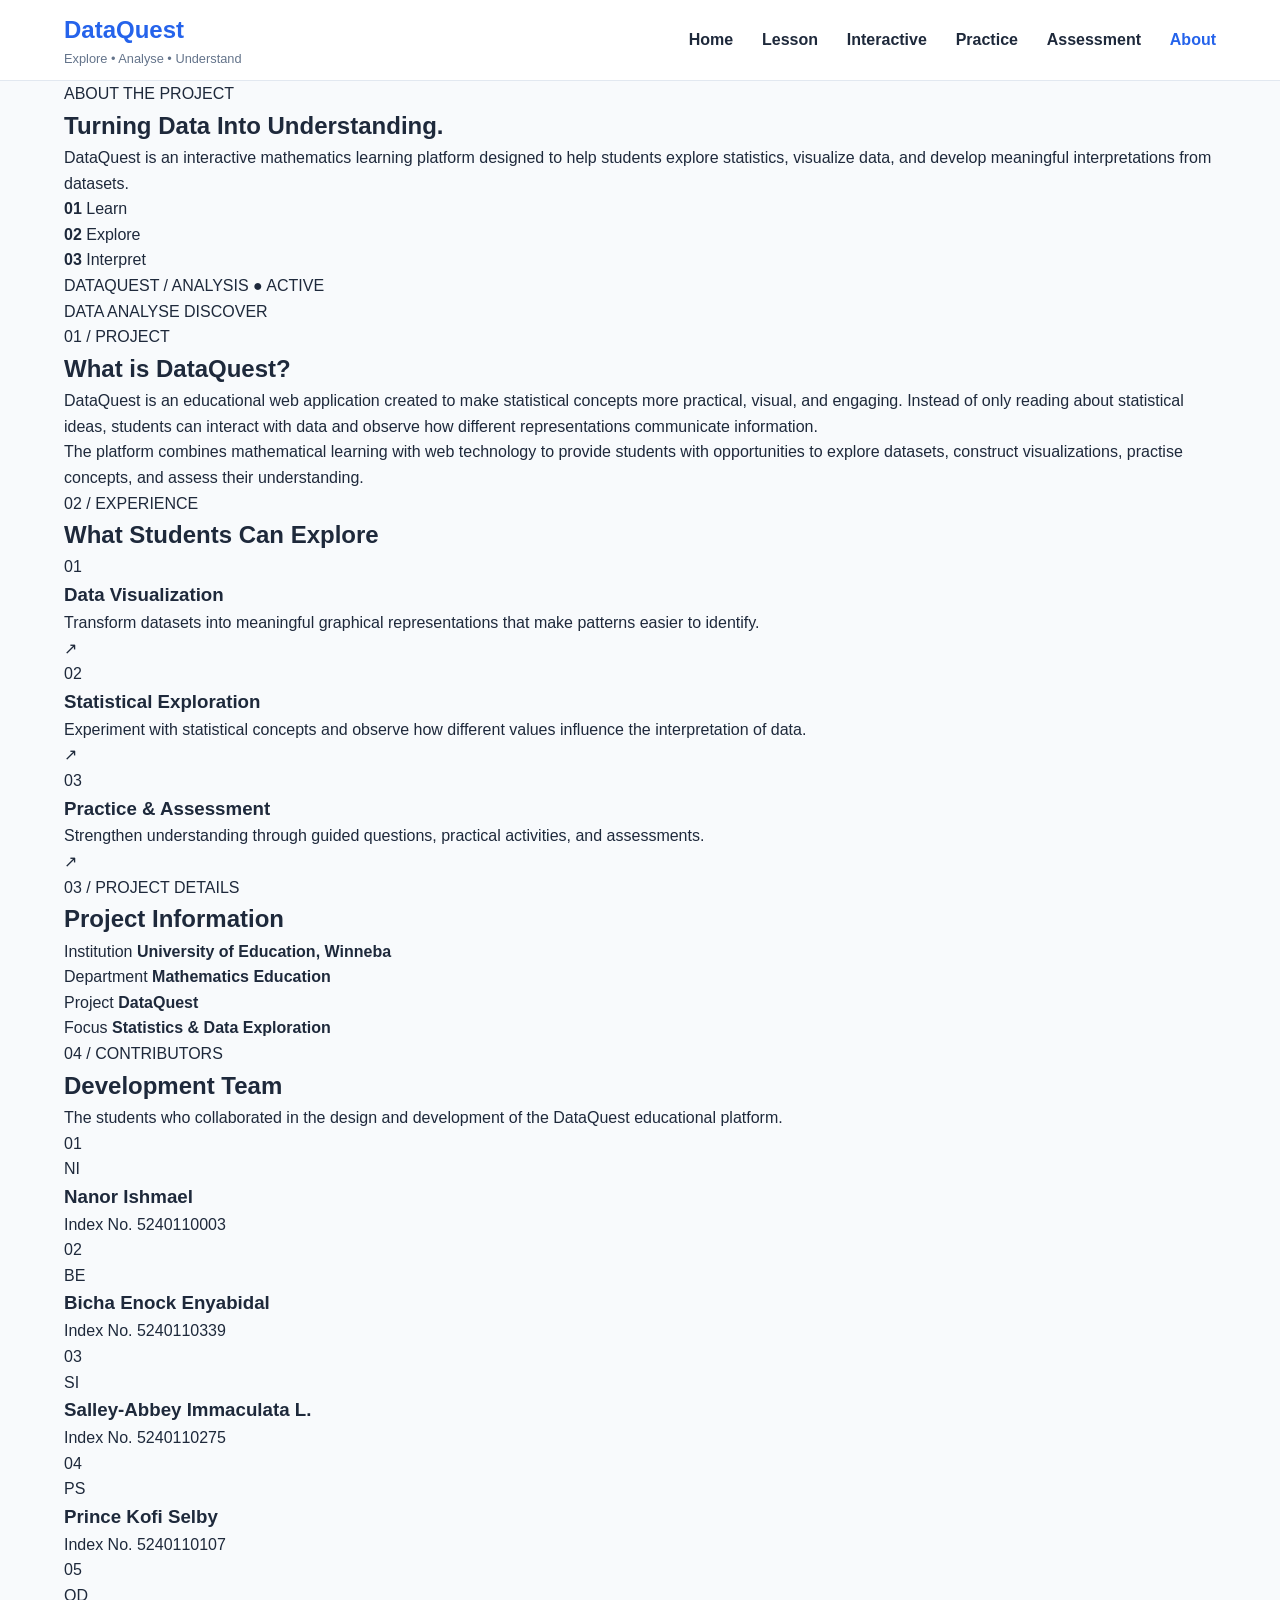
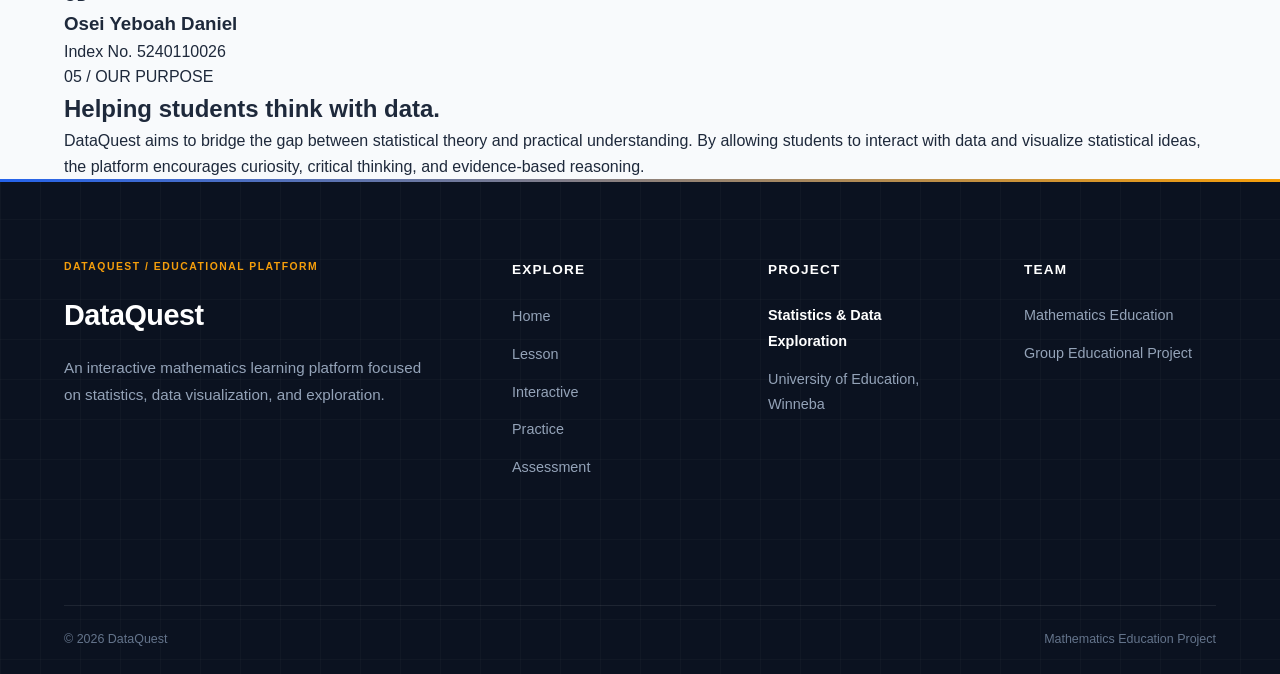
==== about.html @ 3ed50e7a "Add files via upload" ====
<!doctype html>
<html lang="en">
  <head>
    <meta charset="UTF-8" />

    <meta name="viewport" content="width=device-width, initial-scale=1.0" />

    <title>About | DataQuest</title>

    <link rel="stylesheet" href="css/style.css" />
    <link rel="stylesheet" href="css/about.css" />
    <link rel="stylesheet" href="css/footer.css" />
  </head>

  <body>
    <!-- =========================================
         HEADER
    ========================================== -->

    <header class="header">
      <div class="container navbar">
        <!-- LOGO -->
        <div class="logo">
          <h2>DataQuest</h2>
          <span>Explore • Analyse • Understand</span>
        </div>

        <!-- MOBILE MENU -->
        <button
          class="menu-toggle"
          id="menuToggle"
          aria-label="Open navigation"
          aria-expanded="false"
        >
          <span></span>
          <span></span>
          <span></span>
        </button>

        <!-- NAVIGATION -->
        <nav class="nav-menu" id="navMenu">
          <ul class="nav-links">
            <li>
              <a href="index.html">Home</a>
            </li>

            <li>
              <a href="lesson.html">Lesson</a>
            </li>

            <li>
              <a href="interactive.html">Interactive</a>
            </li>

            <li>
              <a href="practice.html">Practice</a>
            </li>

            <li>
              <a href="assessment.html">Assessment</a>
            </li>

            <li>
              <a href="about.html" class="active"> About </a>
            </li>
          </ul>
        </nav>
      </div>
    </header>

    <main>
      <!-- =========================================
           HERO
      ========================================== -->

      <section class="data-hero">
        <div class="container data-hero-grid">
          <!-- HERO TEXT -->

          <div class="data-hero-content">
            <span class="hero-label"> ABOUT THE PROJECT </span>

            <h1>
              Turning Data Into
              <span>Understanding.</span>
            </h1>

            <p>
              DataQuest is an interactive mathematics learning platform designed
              to help students explore statistics, visualize data, and develop
              meaningful interpretations from datasets.
            </p>

            <div class="hero-meta">
              <div>
                <strong>01</strong>
                <span>Learn</span>
              </div>

              <div>
                <strong>02</strong>
                <span>Explore</span>
              </div>

              <div>
                <strong>03</strong>
                <span>Interpret</span>
              </div>
            </div>
          </div>

          <!-- DATA VISUAL -->
          <div class="data-visual">
            <div class="visual-header">
              <span>DATAQUEST / ANALYSIS</span>

              <span class="status"> ● ACTIVE </span>
            </div>

            <div class="chart-area">
              <div class="chart-grid"></div>

              <div class="bar bar-one"></div>
              <div class="bar bar-two"></div>
              <div class="bar bar-three"></div>
              <div class="bar bar-four"></div>
              <div class="bar bar-five"></div>
            </div>

            <div class="visual-footer">
              <span>DATA</span>
              <span>ANALYSE</span>
              <span>DISCOVER</span>
            </div>
          </div>
        </div>
      </section>

      <!-- =========================================
           PROJECT INTRODUCTION
      ========================================== -->

      <section class="introduction">
        <div class="container intro-grid">
          <div class="intro-heading">
            <span class="section-number"> 01 / PROJECT </span>

            <h2>What is DataQuest?</h2>
          </div>

          <div class="intro-text">
            <p>
              DataQuest is an educational web application created to make
              statistical concepts more practical, visual, and engaging. Instead
              of only reading about statistical ideas, students can interact
              with data and observe how different representations communicate
              information.
            </p>

            <p>
              The platform combines mathematical learning with web technology to
              provide students with opportunities to explore datasets, construct
              visualizations, practise concepts, and assess their understanding.
            </p>
          </div>
        </div>
      </section>

      <!-- =========================================
           FEATURES
      ========================================== -->

      <section class="exploration">
        <div class="container">
          <div class="section-heading">
            <span class="section-number"> 02 / EXPERIENCE </span>

            <h2>What Students Can Explore</h2>
          </div>

          <div class="feature-list">
            <div class="feature-row">
              <span class="feature-number"> 01 </span>

              <div>
                <h3>Data Visualization</h3>

                <p>
                  Transform datasets into meaningful graphical representations
                  that make patterns easier to identify.
                </p>
              </div>

              <span class="feature-symbol"> ↗ </span>
            </div>

            <div class="feature-row">
              <span class="feature-number"> 02 </span>

              <div>
                <h3>Statistical Exploration</h3>

                <p>
                  Experiment with statistical concepts and observe how different
                  values influence the interpretation of data.
                </p>
              </div>

              <span class="feature-symbol"> ↗ </span>
            </div>

            <div class="feature-row">
              <span class="feature-number"> 03 </span>

              <div>
                <h3>Practice & Assessment</h3>

                <p>
                  Strengthen understanding through guided questions, practical
                  activities, and assessments.
                </p>
              </div>

              <span class="feature-symbol"> ↗ </span>
            </div>
          </div>
        </div>
      </section>

      <!-- =========================================
           PROJECT INFORMATION
      ========================================== -->

      <section class="project-info">
        <div class="container">
          <div class="section-heading">
            <span class="section-number"> 03 / PROJECT DETAILS </span>

            <h2>Project Information</h2>
          </div>

          <div class="info-table">
            <div class="info-line">
              <span> Institution </span>

              <strong> University of Education, Winneba </strong>
            </div>

            <div class="info-line">
              <span> Department </span>

              <strong> Mathematics Education </strong>
            </div>

            <div class="info-line">
              <span> Project </span>

              <strong> DataQuest </strong>
            </div>

            <div class="info-line">
              <span> Focus </span>

              <strong> Statistics & Data Exploration </strong>
            </div>
          </div>
        </div>
      </section>

      <!-- =========================================
           TEAM
      ========================================== -->

      <section class="team">
        <div class="container">
          <div class="section-heading">
            <span class="section-number"> 04 / CONTRIBUTORS </span>

            <h2>Development Team</h2>

            <p>
              The students who collaborated in the design and development of the
              DataQuest educational platform.
            </p>
          </div>

          <div class="team-list">
            <!-- MEMBER 01 -->

            <article class="team-member">
              <span class="member-number"> 01 </span>

              <div class="member-initial">NI</div>

              <div class="member-details">
                <h3>Nanor Ishmael</h3>

                <span> Index No. 5240110003 </span>
              </div>
            </article>

            <!-- MEMBER 02 -->

            <article class="team-member">
              <span class="member-number"> 02 </span>

              <div class="member-initial">BE</div>

              <div class="member-details">
                <h3>Bicha Enock Enyabidal</h3>

                <span> Index No. 5240110339 </span>
              </div>
            </article>

            <!-- MEMBER 03 -->

            <article class="team-member">
              <span class="member-number"> 03 </span>

              <div class="member-initial">SI</div>

              <div class="member-details">
                <h3>Salley-Abbey Immaculata L.</h3>

                <span> Index No. 5240110275 </span>
              </div>
            </article>

            <!-- MEMBER 04 -->

            <article class="team-member">
              <span class="member-number"> 04 </span>

              <div class="member-initial">PS</div>

              <div class="member-details">
                <h3>Prince Kofi Selby</h3>

                <span> Index No. 5240110107 </span>
              </div>
            </article>

            <!-- MEMBER 05 -->

            <article class="team-member">
              <span class="member-number"> 05 </span>

              <div class="member-initial">OD</div>

              <div class="member-details">
                <h3>Osei Yeboah Daniel</h3>

                <span> Index No. 5240110026 </span>
              </div>
            </article>
          </div>
        </div>
      </section>

      <!-- =========================================
           EDUCATIONAL PURPOSE
      ========================================== -->

      <section class="purpose">
        <div class="container purpose-grid">
          <div>
            <span class="section-number"> 05 / OUR PURPOSE </span>

            <h2>
              Helping students
              <span>think with data.</span>
            </h2>
          </div>

          <p>
            DataQuest aims to bridge the gap between statistical theory and
            practical understanding. By allowing students to interact with data
            and visualize statistical ideas, the platform encourages curiosity,
            critical thinking, and evidence-based reasoning.
          </p>
        </div>
      </section>
    </main>

    <!-- =========================================
         FOOTER
    ========================================== -->

    <footer class="footer">
      <div class="container">
        <div class="footer-grid">
          <div class="footer-column">
            <h3 class="footer-logo">DataQuest</h3>

            <p>
              An interactive mathematics learning platform focused on
              statistics, data visualization, and exploration.
            </p>
          </div>

          <div class="footer-column">
            <h4>Explore</h4>

            <ul class="footer-links">
              <li>
                <a href="index.html"> Home </a>
              </li>

              <li>
                <a href="lesson.html"> Lesson </a>
              </li>

              <li>
                <a href="interactive.html"> Interactive </a>
              </li>

              <li>
                <a href="practice.html"> Practice </a>
              </li>

              <li>
                <a href="assessment.html"> Assessment </a>
              </li>
            </ul>
          </div>

          <div class="footer-column">
            <h4>Project</h4>

            <p>Statistics & Data Exploration</p>

            <p>University of Education, Winneba</p>
          </div>

          <div class="footer-column">
            <h4>Team</h4>

            <p>Mathematics Education</p>

            <p>Group Educational Project</p>
          </div>
        </div>

        <div class="footer-bottom">
          <p>© 2026 DataQuest</p>

          <p>Mathematics Education Project</p>
        </div>
      </div>
    </footer>

    <script src="js/script.js"></script>
  </body>
</html>
---- css/style.css ----
/* =====================================================
   DATAWISE CLASSROOM
   GLOBAL STYLESHEET
===================================================== */

/* =====================================================
   CSS RESET
===================================================== */

*,
*::before,
*::after {
  margin: 0;

  padding: 0;

  box-sizing: border-box;
}

html {
  scroll-behavior: smooth;
}

body {
  font-family: "Segoe UI", Arial, sans-serif;

  background: var(--background);

  color: var(--text-color);

  line-height: 1.6;
}

/* =====================================================
   ROOT VARIABLES
===================================================== */

:root {
  /* Main classroom colours */

  --primary-color: #2563eb;

  --secondary-color: #16a34a;

  --accent-color: #f59e0b;

  /* Background */

  --background: #f8fafc;

  --surface: #ffffff;

  /* Text */

  --text-color: #1e293b;

  --muted-text: #64748b;

  /* Borders */

  --border-color: #e2e8f0;

  /* Shadows */

  --shadow-small: 0 8px 20px rgba(15, 23, 42, 0.08);

  --shadow-medium: 0 20px 40px rgba(15, 23, 42, 0.12);

  /* Radius */

  --radius-small: 12px;

  --radius-medium: 24px;

  --radius-large: 32px;
}

/* =====================================================
   GLOBAL ELEMENTS
===================================================== */

a {
  text-decoration: none;

  color: inherit;
}

ul {
  list-style: none;
}

img {
  max-width: 100%;

  display: block;
}

.container {
  width: min(90%, 1200px);

  margin-inline: auto;
}

/* =====================================================
   HEADER / NAVBAR
===================================================== */

.header {
  position: sticky;

  top: 0;

  z-index: 1000;

  background: rgba(255, 255, 255, 0.9);

  backdrop-filter: blur(10px);

  border-bottom: 1px solid var(--border-color);
}

.navbar {
  height: 80px;

  display: flex;

  align-items: center;

  justify-content: space-between;
}

.logo h2 {
  color: var(--primary-color);

  font-size: 1.5rem;
}

.logo span {
  display: block;

  font-size: 0.8rem;

  color: var(--muted-text);
}

.nav-menu {
  display: flex;

  align-items: center;

  gap: 2rem;
}

.nav-links {
  display: flex;

  gap: 1.8rem;
}

.nav-links a {
  font-weight: 600;

  color: var(--text-color);

  transition: 0.3s ease;
}

.nav-links a:hover,
.nav-links .active {
  color: var(--primary-color);
}

/* Mobile menu button */

.menu-toggle {
  display: none;

  flex-direction: column;

  gap: 5px;

  border: none;

  background: transparent;

  cursor: pointer;
}

.menu-toggle span {
  width: 25px;

  height: 3px;

  background: var(--text-color);

  border-radius: 5px;
}

/* =====================================================
   BUTTONS
===================================================== */

.btn {
  display: inline-flex;

  align-items: center;

  justify-content: center;

  padding: 0.9rem 1.8rem;

  border-radius: 50px;

  font-weight: 700;

  transition: 0.3s ease;

  cursor: pointer;
}

.primary-btn {
  background: var(--primary-color);

  color: white;
}

.primary-btn:hover {
  transform: translateY(-3px);

  box-shadow: var(--shadow-medium);
}

.secondary-btn {
  border: 2px solid var(--primary-color);

  color: var(--primary-color);

  background: white;
}

.secondary-btn:hover {
  background: var(--primary-color);

  color: white;
}

/* =====================================================
   SECTION COMMON STYLES
===================================================== */

.section-title {
  text-align: center;

  font-size: clamp(2rem, 4vw, 3rem);

  margin-bottom: 3rem;

  color: var(--text-color);
}
/* =====================================================
   RESPONSIVE NAVIGATION
===================================================== */

@media (max-width: 900px) {
  .nav-menu {
    position: absolute;

    top: 80px;

    left: 0;

    width: 100%;

    background: white;

    padding: 2rem;

    flex-direction: column;

    box-shadow: var(--shadow-medium);

    /* animation setup */

    opacity: 0;

    visibility: hidden;

    transform: translateY(-20px);

    transition:
      opacity 0.35s ease,
      transform 0.35s ease,
      visibility 0.35s ease;
  }

  .nav-menu.active {
    opacity: 1;

    visibility: visible;

    transform: translateY(0);
  }

  .nav-links {
    flex-direction: column;

    text-align: center;

    gap: 1.5rem;
  }

  .menu-toggle {
    display: flex;
  }

  /* hamburger animation */

  .menu-toggle span {
    transition:
      transform 0.3s ease,
      opacity 0.3s ease;
  }

  .menu-toggle.active span:nth-child(1) {
    transform: rotate(45deg) translate(5px, 5px);
  }

  .menu-toggle.active span:nth-child(2) {
    opacity: 0;
  }

  .menu-toggle.active span:nth-child(3) {
    transform: rotate(-45deg) translate(6px, -6px);
  }
}
---- css/footer.css ----
/* =====================================================
   DATAWISE FOOTER
===================================================== */

.footer {
  background: #0f172a;

  color: white;

  padding: 70px 0 25px;
}

/* =========================================
   FOOTER GRID
========================================= */

.footer-content {
  display: grid;

  grid-template-columns: 2fr 1fr 1fr;

  gap: 50px;
}

/* =========================================
   BRAND
========================================= */

.footer-brand h3 {
  font-size: 1.6rem;

  margin-bottom: 15px;

  color: white;
}

.footer-brand p {
  color: #cbd5e1;

  line-height: 1.8;

  max-width: 350px;
}

/* =========================================
   HEADINGS
========================================= */

.footer h4 {
  margin-bottom: 20px;

  font-size: 1.1rem;

  color: white;
}

/* =========================================
   LISTS
========================================= */

.footer ul {
  list-style: none;

  padding: 0;
}

.footer li {
  margin-bottom: 12px;

  color: #cbd5e1;
}

.footer a {
  color: #cbd5e1;

  text-decoration: none;

  transition: 0.3s ease;
}

.footer a:hover {
  color: white;

  padding-left: 5px;
}

/* =========================================
   FOOTER BOTTOM
========================================= */

.footer-bottom {
  margin-top: 50px;

  padding-top: 25px;

  border-top: 1px solid rgba(255, 255, 255, 0.15);

  text-align: center;
}

.footer-bottom p {
  color: #94a3b8;

  font-size: 0.9rem;
}

/* =========================================
   RESPONSIVE TABLET
========================================= */

@media (max-width: 900px) {
  .footer-content {
    grid-template-columns: repeat(2, 1fr);
  }

  .footer-brand {
    grid-column: 1/-1;
  }
}

/* =========================================
   RESPONSIVE MOBILE
========================================= */

@media (max-width: 600px) {
  .footer {
    padding: 50px 0 20px;
  }

  .footer-content {
    grid-template-columns: 1fr;

    gap: 35px;
  }

  .footer-brand {
    grid-column: auto;
  }

  .footer-bottom {
    margin-top: 35px;
  }
}

/* =========================================================
   DATAQUEST FOOTER
   Professional Data / Research Style
========================================================= */

.footer {
  background: #0b1220;

  color: #cbd5e1;

  padding: 5rem 0 0;

  position: relative;

  overflow: hidden;
}

/* Subtle data-grid background */

.footer::before {
  content: "";

  position: absolute;

  inset: 0;

  background-image:
    linear-gradient(rgba(255, 255, 255, 0.025) 1px, transparent 1px),
    linear-gradient(90deg, rgba(255, 255, 255, 0.025) 1px, transparent 1px);

  background-size: 40px 40px;

  pointer-events: none;
}

/* Small accent line at top */

.footer::after {
  content: "";

  position: absolute;

  top: 0;

  left: 0;

  width: 100%;

  height: 3px;

  background: linear-gradient(90deg, var(--primary-color), var(--accent-color));
}

/* =========================================================
   FOOTER GRID
========================================================= */

.footer-grid {
  display: grid;

  grid-template-columns: 2fr 1fr 1fr 1fr;

  gap: 4rem;

  position: relative;

  z-index: 1;

  padding-bottom: 4rem;
}

/* =========================================================
   BRAND COLUMN
========================================================= */

.footer-logo {
  color: white;

  font-size: 1.8rem;

  margin-bottom: 1rem;

  letter-spacing: -0.5px;
}

.footer-column:first-child p {
  max-width: 360px;

  color: #94a3b8;

  line-height: 1.8;

  font-size: 0.95rem;
}

/* Small brand indicator */

.footer-column:first-child::before {
  content: "DATAQUEST / EDUCATIONAL PLATFORM";

  display: block;

  color: var(--accent-color);

  font-size: 0.65rem;

  font-weight: 800;

  letter-spacing: 1.5px;

  margin-bottom: 1rem;
}

/* =========================================================
   FOOTER HEADINGS
========================================================= */

.footer-column h4 {
  color: white;

  font-size: 0.85rem;

  text-transform: uppercase;

  letter-spacing: 1.2px;

  margin-bottom: 1.4rem;
}

/* =========================================================
   FOOTER LINKS
========================================================= */

.footer-links {
  padding: 0;

  margin: 0;
}

.footer-links li {
  margin-bottom: 0.75rem;
}

.footer-links a {
  color: #94a3b8;

  font-size: 0.9rem;

  transition: 0.3s ease;

  display: inline-block;
}

.footer-links a:hover {
  color: white;

  transform: translateX(5px);
}

/* =========================================================
   PROJECT INFORMATION
========================================================= */

.footer-column p {
  color: #94a3b8;

  font-size: 0.9rem;

  line-height: 1.8;

  margin-bottom: 0.7rem;
}

/* Highlight important information */

.footer-column:nth-child(3) p:first-of-type {
  color: white;

  font-weight: 600;
}

/* =========================================================
   FOOTER BOTTOM
========================================================= */

.footer-bottom {
  position: relative;

  z-index: 1;

  border-top: 1px solid rgba(255, 255, 255, 0.08);

  padding: 1.5rem 0;

  display: flex;

  justify-content: space-between;

  align-items: center;

  gap: 1rem;
}

.footer-bottom p {
  margin: 0;

  color: #64748b;

  font-size: 0.78rem;
}

/* =========================================================
   FOOTER DATA INDICATOR
========================================================= */

.footer-bottom::before {
  content: "●";

  color: var(--secondary-color);

  font-size: 0.55rem;

  margin-right: auto;

  display: none;
}

/* =========================================================
   RESPONSIVE
========================================================= */

@media (max-width: 900px) {
  .footer {
    padding-top: 4rem;
  }

  .footer-grid {
    grid-template-columns: 1fr 1fr;

    gap: 3rem;
  }
}

@media (max-width: 600px) {
  .footer {
    padding-top: 3.5rem;
  }

  .footer-grid {
    grid-template-columns: 1fr;

    gap: 2.5rem;

    text-align: center;
  }

  .footer-column:first-child p {
    margin-inline: auto;
  }

  .footer-links a:hover {
    transform: none;
  }

  .footer-bottom {
    flex-direction: column;

    text-align: center;

    padding: 1.5rem 0;
  }
}
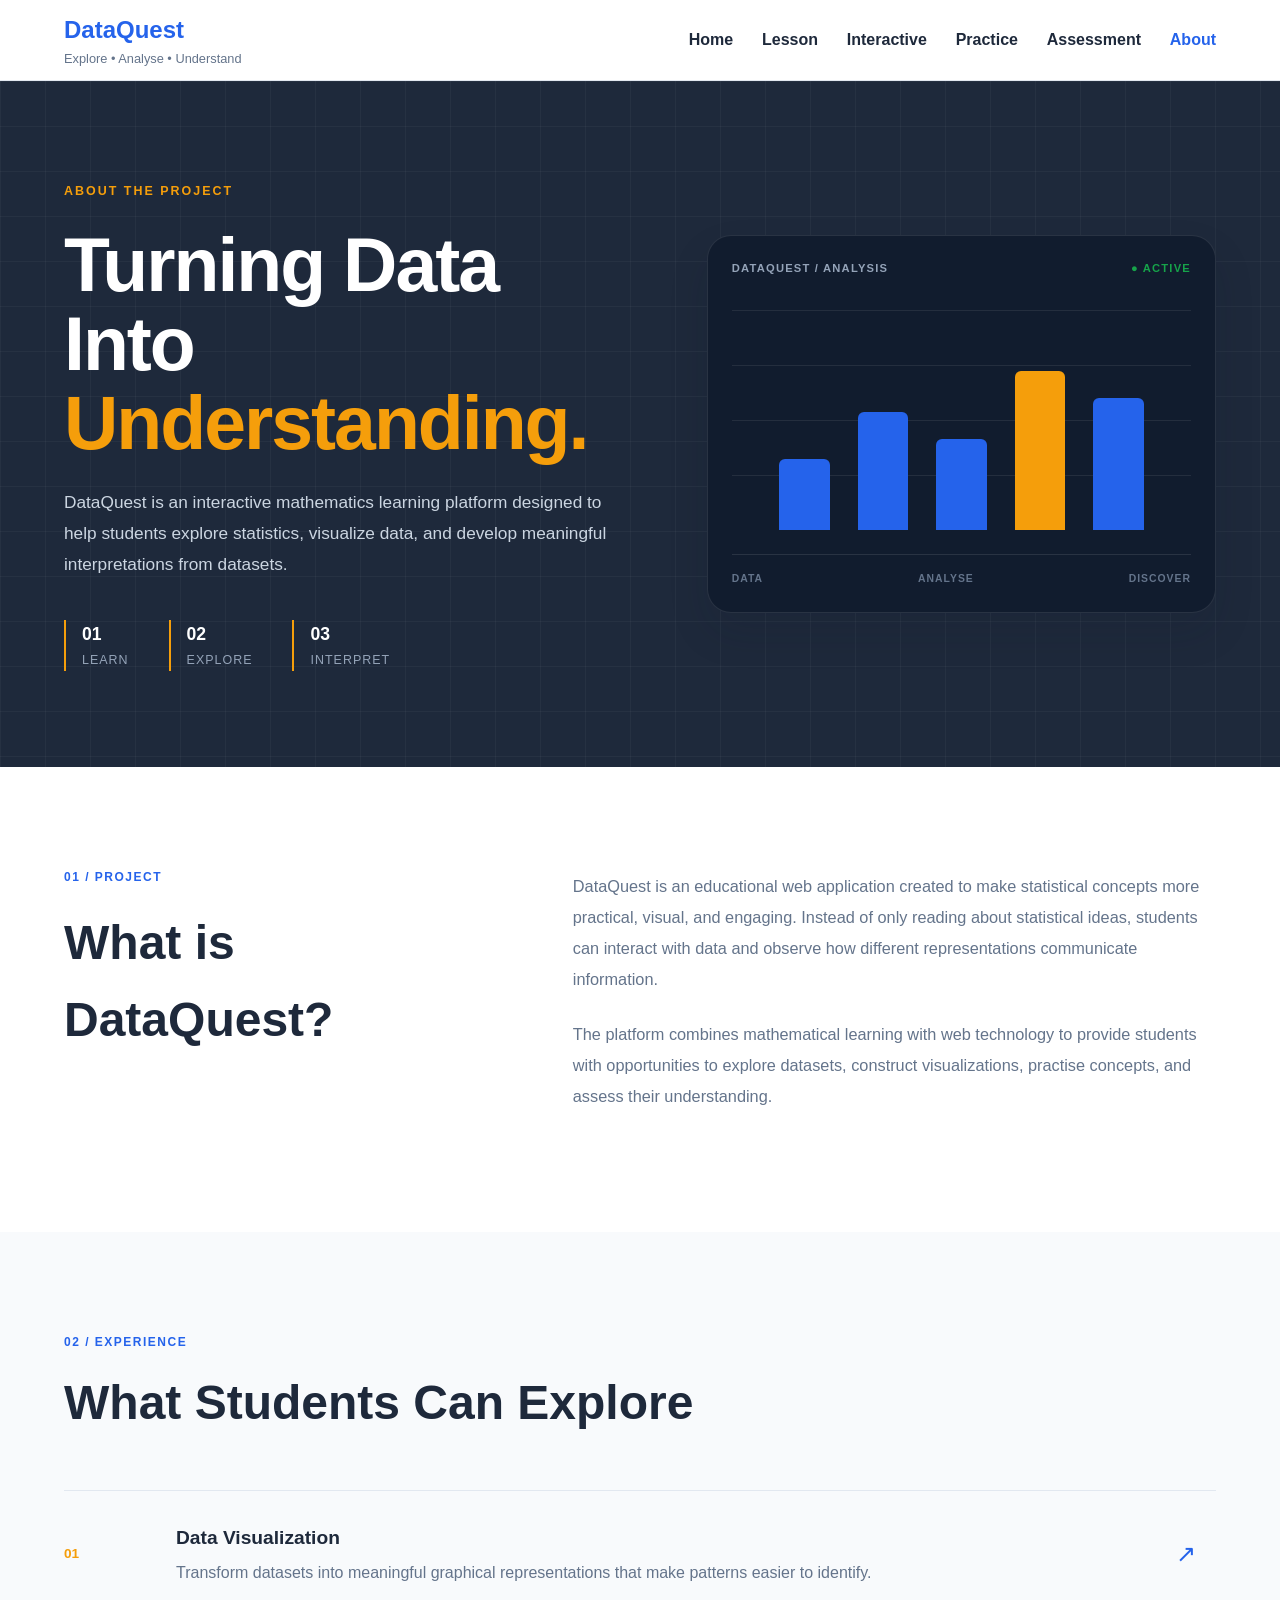
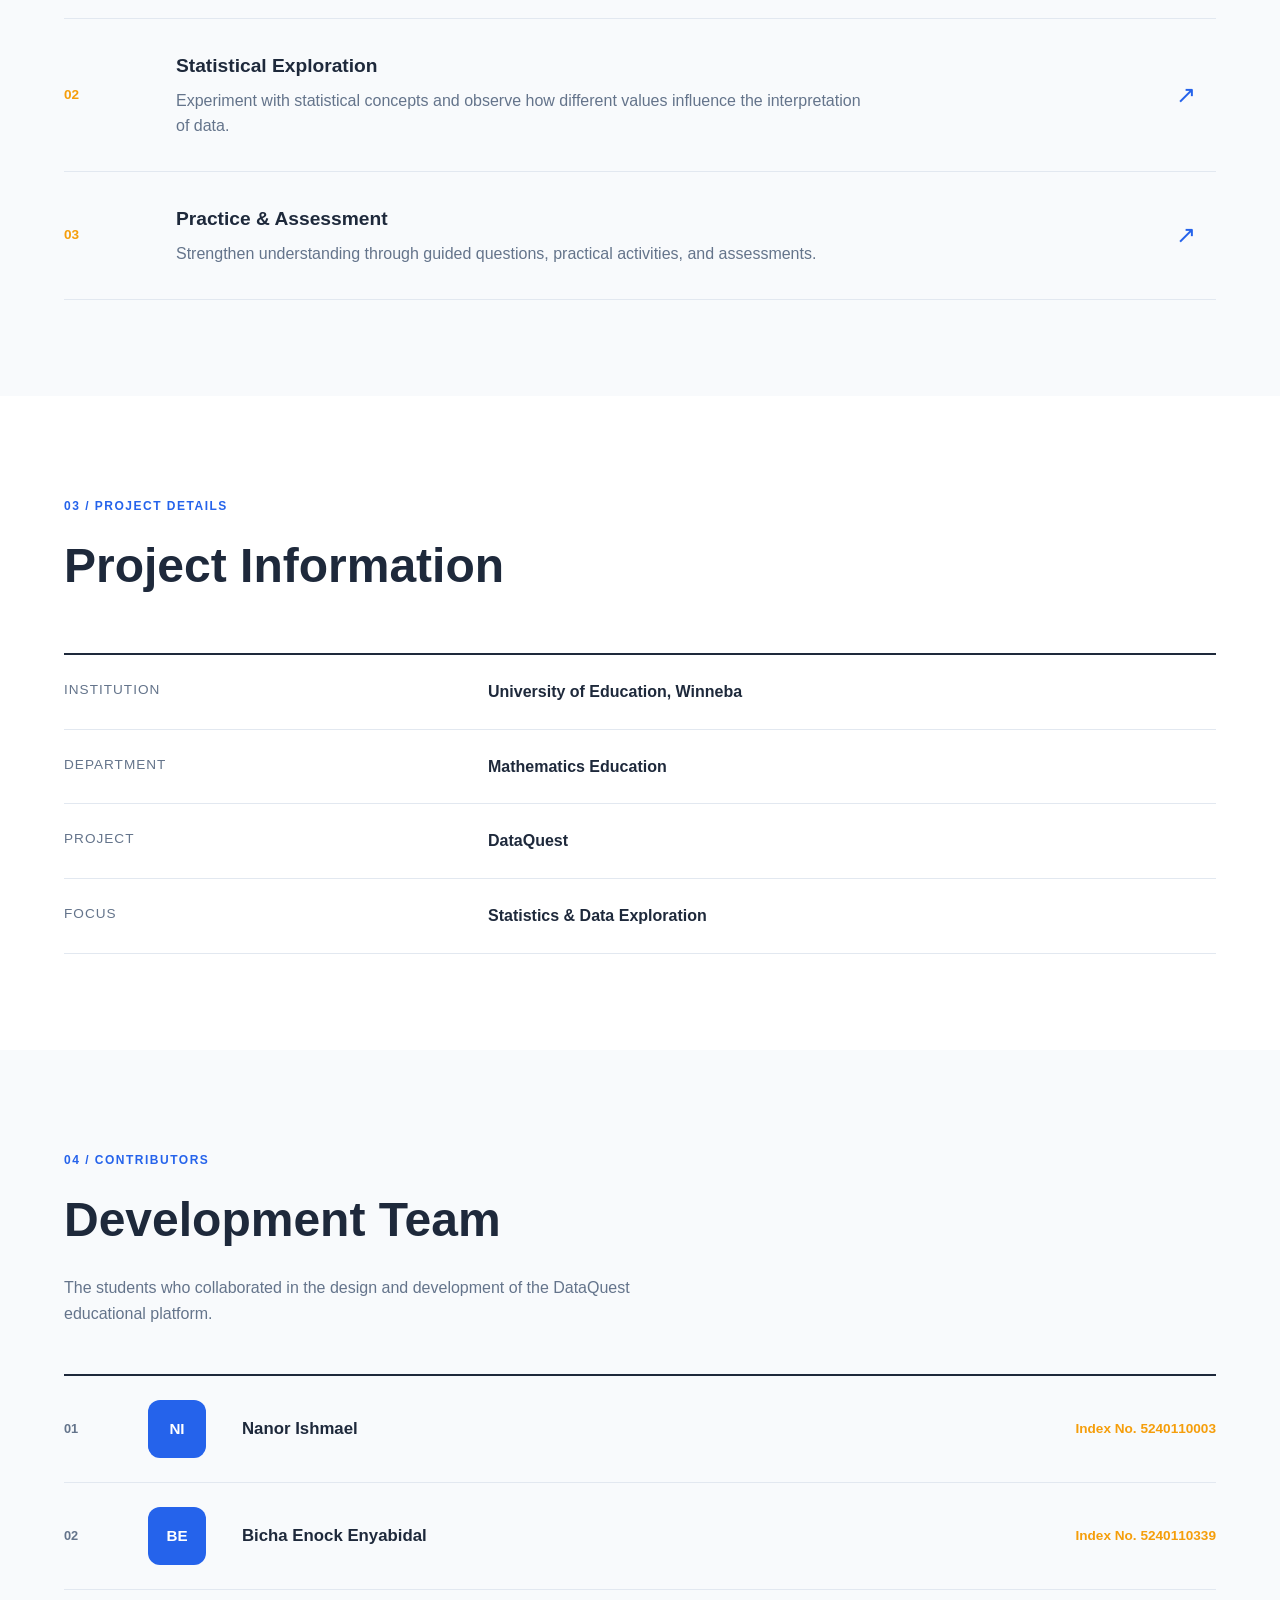
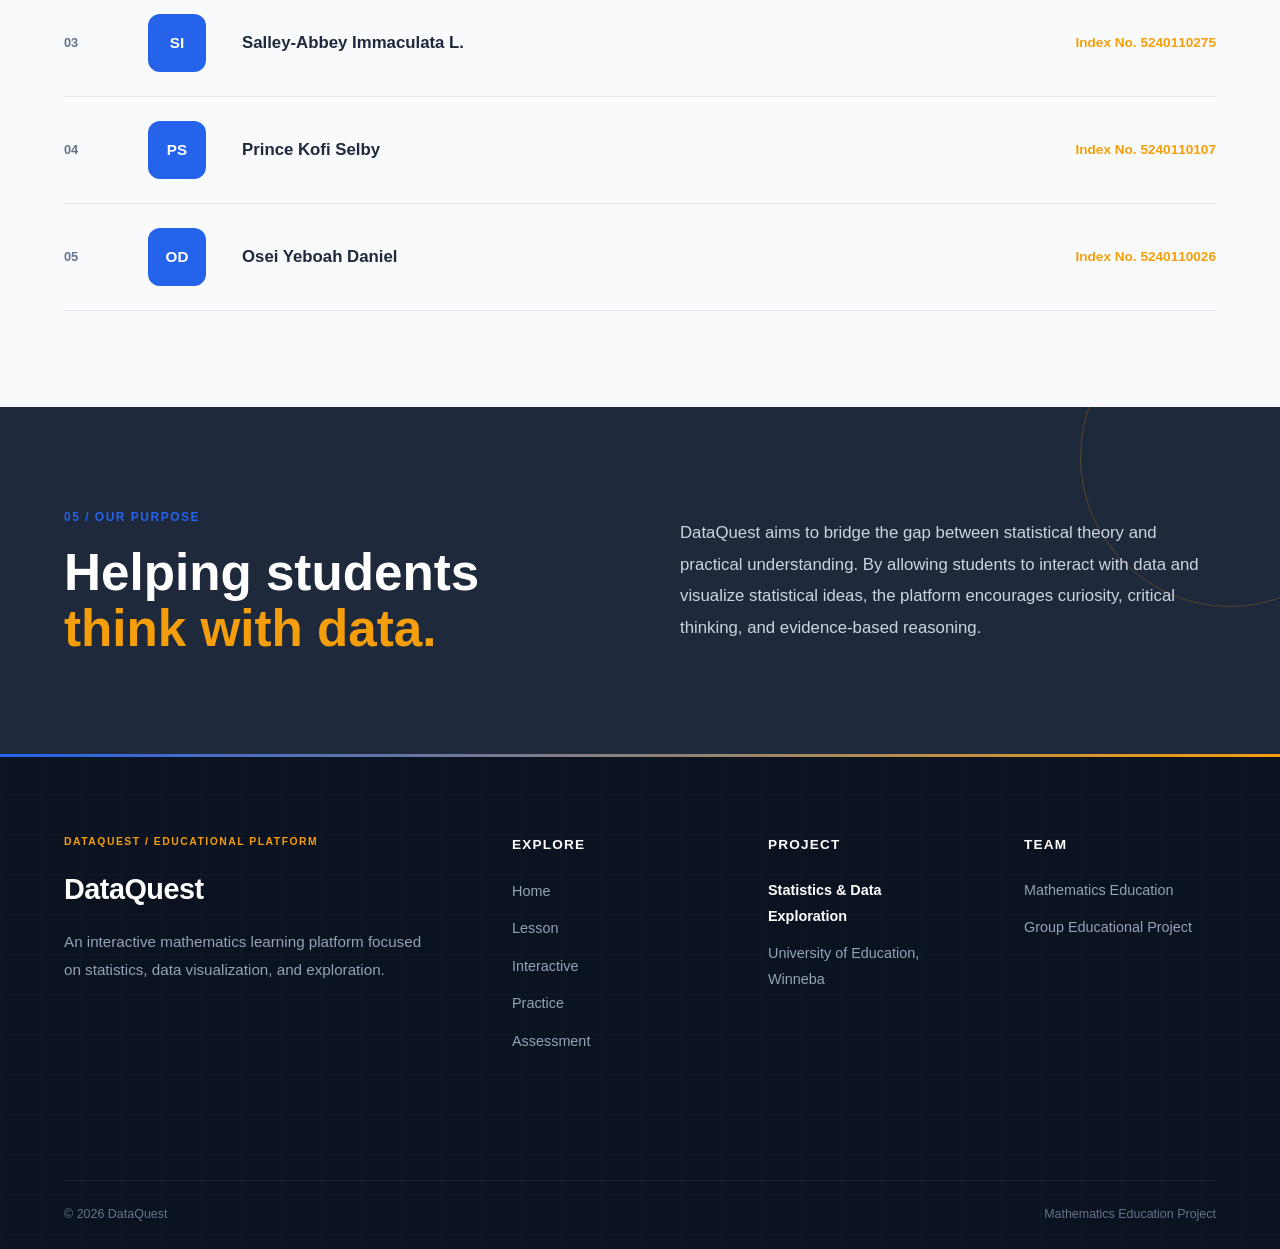
==== commit c53a4c68: "Update about.html" ====
--- a/about.html
+++ b/about.html
@@ -450,6 +450,6 @@
       </div>
     </footer>
 
-    <script src="js/script.js"></script>
+    <script src="js/navbar.js"></script>
   </body>
 </html>
--- a/css/about.css
+++ b/css/about.css
@@ -0,0 +1,742 @@
+/* =========================================================
+   DATAQUEST
+   ABOUT PAGE
+   Data / Research Lab Design
+========================================================= */
+
+/* =========================================================
+   HERO
+========================================================= */
+
+.data-hero {
+  background: var(--text-color);
+
+  color: white;
+
+  padding: 6rem 0;
+
+  position: relative;
+
+  overflow: hidden;
+}
+
+/* Subtle background grid */
+
+.data-hero::before {
+  content: "";
+
+  position: absolute;
+
+  inset: 0;
+
+  background-image:
+    linear-gradient(rgba(255, 255, 255, 0.035) 1px, transparent 1px),
+    linear-gradient(90deg, rgba(255, 255, 255, 0.035) 1px, transparent 1px);
+
+  background-size: 45px 45px;
+
+  pointer-events: none;
+}
+
+/* Hero layout */
+
+.data-hero-grid {
+  display: grid;
+
+  grid-template-columns: 1.05fr 0.95fr;
+
+  align-items: center;
+
+  gap: 5rem;
+
+  position: relative;
+
+  z-index: 1;
+}
+
+/* Hero text */
+
+.data-hero-content {
+  max-width: 650px;
+}
+
+.hero-label {
+  display: inline-block;
+
+  color: var(--accent-color);
+
+  font-size: 0.78rem;
+
+  font-weight: 800;
+
+  letter-spacing: 2px;
+
+  margin-bottom: 1.5rem;
+}
+
+.data-hero h1 {
+  color: white;
+
+  font-size: clamp(2.8rem, 6vw, 4.7rem);
+
+  line-height: 1.05;
+
+  letter-spacing: -2px;
+
+  margin-bottom: 1.5rem;
+}
+
+.data-hero h1 span {
+  color: var(--accent-color);
+}
+
+.data-hero-content > p {
+  color: #cbd5e1;
+
+  max-width: 580px;
+
+  font-size: 1.08rem;
+
+  line-height: 1.8;
+
+  margin-bottom: 2.5rem;
+}
+
+/* Hero stages */
+
+.hero-meta {
+  display: flex;
+
+  gap: 2.5rem;
+}
+
+.hero-meta div {
+  display: flex;
+
+  flex-direction: column;
+
+  gap: 0.2rem;
+
+  padding-left: 1rem;
+
+  border-left: 2px solid var(--accent-color);
+}
+
+.hero-meta strong {
+  color: white;
+
+  font-size: 1.1rem;
+}
+
+.hero-meta span {
+  color: #94a3b8;
+
+  font-size: 0.78rem;
+
+  text-transform: uppercase;
+
+  letter-spacing: 1px;
+}
+
+/* =========================================================
+   DATA VISUAL
+========================================================= */
+
+.data-visual {
+  background: #111c2e;
+
+  border: 1px solid rgba(255, 255, 255, 0.1);
+
+  border-radius: var(--radius-medium);
+
+  padding: 1.5rem;
+
+  box-shadow: var(--shadow-medium);
+
+  min-height: 350px;
+}
+
+.visual-header {
+  display: flex;
+
+  align-items: center;
+
+  justify-content: space-between;
+
+  color: #94a3b8;
+
+  font-size: 0.7rem;
+
+  font-weight: 700;
+
+  letter-spacing: 1.2px;
+
+  margin-bottom: 2rem;
+}
+
+.status {
+  color: var(--secondary-color);
+
+  font-size: 0.7rem;
+}
+
+/* Chart */
+
+.chart-area {
+  height: 220px;
+
+  position: relative;
+
+  display: flex;
+
+  align-items: flex-end;
+
+  justify-content: space-evenly;
+
+  padding: 1rem 1.2rem 0;
+}
+
+.chart-grid {
+  position: absolute;
+
+  inset: 0;
+
+  background-image: linear-gradient(
+    rgba(255, 255, 255, 0.08) 1px,
+    transparent 1px
+  );
+
+  background-size: 100% 25%;
+
+  pointer-events: none;
+}
+
+/* Bars */
+
+.bar {
+  width: 12%;
+
+  position: relative;
+
+  z-index: 2;
+
+  border-radius: 6px 6px 0 0;
+
+  background: var(--primary-color);
+
+  transition: 0.4s ease;
+}
+
+.bar:hover {
+  background: var(--accent-color);
+
+  transform: translateY(-5px);
+}
+
+.bar-one {
+  height: 35%;
+}
+
+.bar-two {
+  height: 58%;
+}
+
+.bar-three {
+  height: 45%;
+}
+
+.bar-four {
+  height: 78%;
+
+  background: var(--accent-color);
+}
+
+.bar-five {
+  height: 65%;
+}
+
+/* Visual footer */
+
+.visual-footer {
+  display: flex;
+
+  justify-content: space-between;
+
+  border-top: 1px solid rgba(255, 255, 255, 0.1);
+
+  margin-top: 1.5rem;
+
+  padding-top: 1rem;
+
+  color: #64748b;
+
+  font-size: 0.65rem;
+
+  font-weight: 700;
+
+  letter-spacing: 1px;
+}
+
+/* =========================================================
+   INTRODUCTION
+========================================================= */
+
+.introduction {
+  background: var(--surface);
+
+  padding: 6rem 0;
+}
+
+.intro-grid {
+  display: grid;
+
+  grid-template-columns: 0.8fr 1.2fr;
+
+  gap: 5rem;
+
+  align-items: start;
+}
+
+.intro-heading h2 {
+  font-size: clamp(2rem, 4vw, 3rem);
+
+  margin-top: 1rem;
+
+  color: var(--text-color);
+}
+
+.section-number {
+  display: inline-block;
+
+  color: var(--primary-color);
+
+  font-size: 0.75rem;
+
+  font-weight: 800;
+
+  letter-spacing: 1.5px;
+}
+
+.intro-text {
+  padding-top: 0.5rem;
+}
+
+.intro-text p {
+  color: var(--muted-text);
+
+  line-height: 1.9;
+
+  margin-bottom: 1.5rem;
+
+  font-size: 1.02rem;
+}
+
+/* =========================================================
+   EXPLORATION
+========================================================= */
+
+.exploration {
+  background: var(--background);
+
+  padding: 6rem 0;
+}
+
+.section-heading {
+  margin-bottom: 3rem;
+}
+
+.section-heading h2 {
+  color: var(--text-color);
+
+  font-size: clamp(2rem, 4vw, 3rem);
+
+  margin-top: 0.7rem;
+}
+
+.section-heading > p {
+  max-width: 650px;
+
+  margin-top: 1rem;
+
+  color: var(--muted-text);
+}
+
+/* Feature list */
+
+.feature-list {
+  border-top: 1px solid var(--border-color);
+}
+
+.feature-row {
+  display: grid;
+
+  grid-template-columns: 80px 1fr 40px;
+
+  align-items: center;
+
+  gap: 2rem;
+
+  padding: 2rem 0;
+
+  border-bottom: 1px solid var(--border-color);
+
+  transition: 0.3s ease;
+}
+
+.feature-row:hover {
+  padding-left: 1rem;
+
+  padding-right: 1rem;
+
+  background: var(--surface);
+}
+
+.feature-number {
+  color: var(--accent-color);
+
+  font-size: 0.85rem;
+
+  font-weight: 800;
+}
+
+.feature-row h3 {
+  color: var(--text-color);
+
+  margin-bottom: 0.4rem;
+
+  font-size: 1.2rem;
+}
+
+.feature-row p {
+  color: var(--muted-text);
+
+  max-width: 700px;
+}
+
+.feature-symbol {
+  color: var(--primary-color);
+
+  font-size: 1.5rem;
+
+  transition: 0.3s ease;
+}
+
+.feature-row:hover .feature-symbol {
+  transform: translate(4px, -4px);
+
+  color: var(--accent-color);
+}
+
+/* =========================================================
+   PROJECT INFORMATION
+========================================================= */
+
+.project-info {
+  background: var(--surface);
+
+  padding: 6rem 0;
+}
+
+.info-table {
+  border-top: 2px solid var(--text-color);
+}
+
+.info-line {
+  display: grid;
+
+  grid-template-columns: 0.7fr 1.3fr;
+
+  gap: 2rem;
+
+  padding: 1.5rem 0;
+
+  border-bottom: 1px solid var(--border-color);
+}
+
+.info-line span {
+  color: var(--muted-text);
+
+  font-size: 0.85rem;
+
+  text-transform: uppercase;
+
+  letter-spacing: 1px;
+}
+
+.info-line strong {
+  color: var(--text-color);
+
+  font-weight: 600;
+}
+
+/* =========================================================
+   TEAM
+========================================================= */
+
+.team {
+  background: var(--background);
+
+  padding: 6rem 0;
+}
+
+.team-list {
+  border-top: 2px solid var(--text-color);
+}
+
+.team-member {
+  display: grid;
+
+  grid-template-columns: 60px 70px 1fr;
+
+  align-items: center;
+
+  gap: 1.5rem;
+
+  padding: 1.5rem 0;
+
+  border-bottom: 1px solid var(--border-color);
+
+  transition: 0.3s ease;
+}
+
+.team-member:hover {
+  background: var(--surface);
+
+  padding-left: 1rem;
+
+  padding-right: 1rem;
+}
+
+.member-number {
+  color: var(--muted-text);
+
+  font-size: 0.8rem;
+
+  font-weight: 700;
+}
+
+.member-initial {
+  width: 58px;
+
+  height: 58px;
+
+  display: flex;
+
+  align-items: center;
+
+  justify-content: center;
+
+  background: var(--primary-color);
+
+  color: white;
+
+  border-radius: var(--radius-small);
+
+  font-weight: 800;
+
+  font-size: 0.95rem;
+}
+
+.member-details {
+  display: flex;
+
+  align-items: center;
+
+  justify-content: space-between;
+
+  gap: 2rem;
+}
+
+.member-details h3 {
+  color: var(--text-color);
+
+  font-size: 1.05rem;
+}
+
+.member-details span {
+  color: var(--accent-color);
+
+  font-size: 0.85rem;
+
+  font-weight: 700;
+}
+
+/* =========================================================
+   PURPOSE
+========================================================= */
+
+.purpose {
+  background: var(--text-color);
+
+  color: white;
+
+  padding: 6rem 0;
+
+  position: relative;
+
+  overflow: hidden;
+}
+
+.purpose::after {
+  content: "";
+
+  position: absolute;
+
+  width: 300px;
+
+  height: 300px;
+
+  border: 1px solid rgba(245, 158, 11, 0.25);
+
+  border-radius: 50%;
+
+  right: -100px;
+
+  top: -100px;
+}
+
+.purpose-grid {
+  display: grid;
+
+  grid-template-columns: 1fr 1fr;
+
+  gap: 5rem;
+
+  align-items: center;
+
+  position: relative;
+
+  z-index: 1;
+}
+
+.purpose h2 {
+  color: white;
+
+  font-size: clamp(2.2rem, 4vw, 3.5rem);
+
+  line-height: 1.1;
+
+  margin-top: 1rem;
+}
+
+.purpose h2 span {
+  color: var(--accent-color);
+}
+
+.purpose p {
+  color: #cbd5e1;
+
+  line-height: 1.9;
+
+  font-size: 1.05rem;
+}
+
+/* =========================================================
+   RESPONSIVE
+========================================================= */
+
+@media (max-width: 900px) {
+  .data-hero-grid {
+    grid-template-columns: 1fr;
+
+    gap: 3rem;
+  }
+
+  .data-hero-content {
+    max-width: 750px;
+  }
+
+  .data-visual {
+    max-width: 700px;
+
+    width: 100%;
+
+    margin-inline: auto;
+  }
+
+  .intro-grid {
+    grid-template-columns: 1fr;
+
+    gap: 2rem;
+  }
+
+  .purpose-grid {
+    grid-template-columns: 1fr;
+
+    gap: 2rem;
+  }
+}
+
+@media (max-width: 600px) {
+  .data-hero {
+    padding: 4.5rem 0;
+  }
+
+  .data-hero h1 {
+    font-size: 2.7rem;
+
+    letter-spacing: -1px;
+  }
+
+  .hero-meta {
+    gap: 1.3rem;
+  }
+
+  .hero-meta div {
+    padding-left: 0.7rem;
+  }
+
+  .data-visual {
+    padding: 1rem;
+
+    min-height: 300px;
+  }
+
+  .chart-area {
+    height: 180px;
+  }
+
+  .introduction,
+  .exploration,
+  .project-info,
+  .team,
+  .purpose {
+    padding: 4rem 0;
+  }
+
+  .feature-row {
+    grid-template-columns: 45px 1fr 25px;
+
+    gap: 1rem;
+  }
+
+  .feature-row p {
+    font-size: 0.9rem;
+  }
+
+  .info-line {
+    grid-template-columns: 1fr;
+
+    gap: 0.5rem;
+  }
+
+  .team-member {
+    grid-template-columns: 45px 55px 1fr;
+
+    gap: 1rem;
+  }
+
+  .member-initial {
+    width: 50px;
+
+    height: 50px;
+  }
+
+  .member-details {
+    display: block;
+  }
+
+  .member-details h3 {
+    margin-bottom: 0.3rem;
+  }
+}
